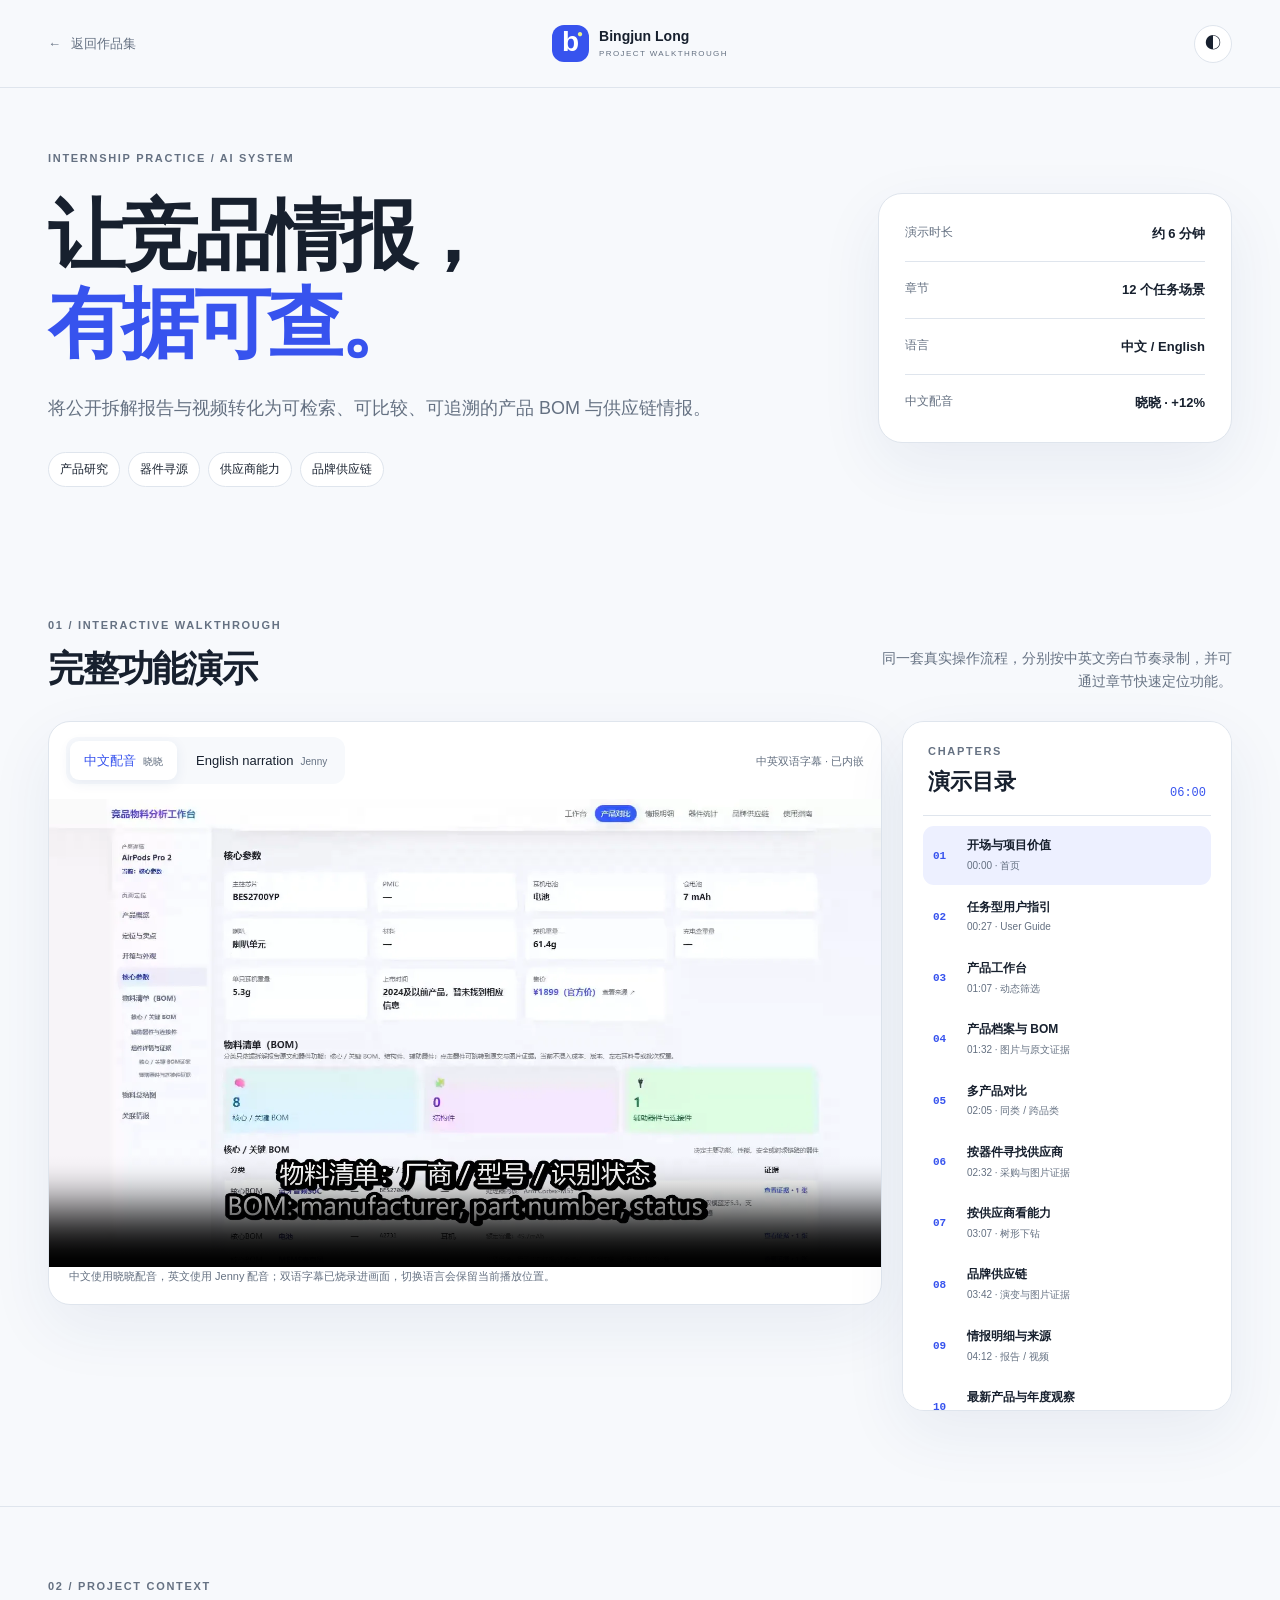
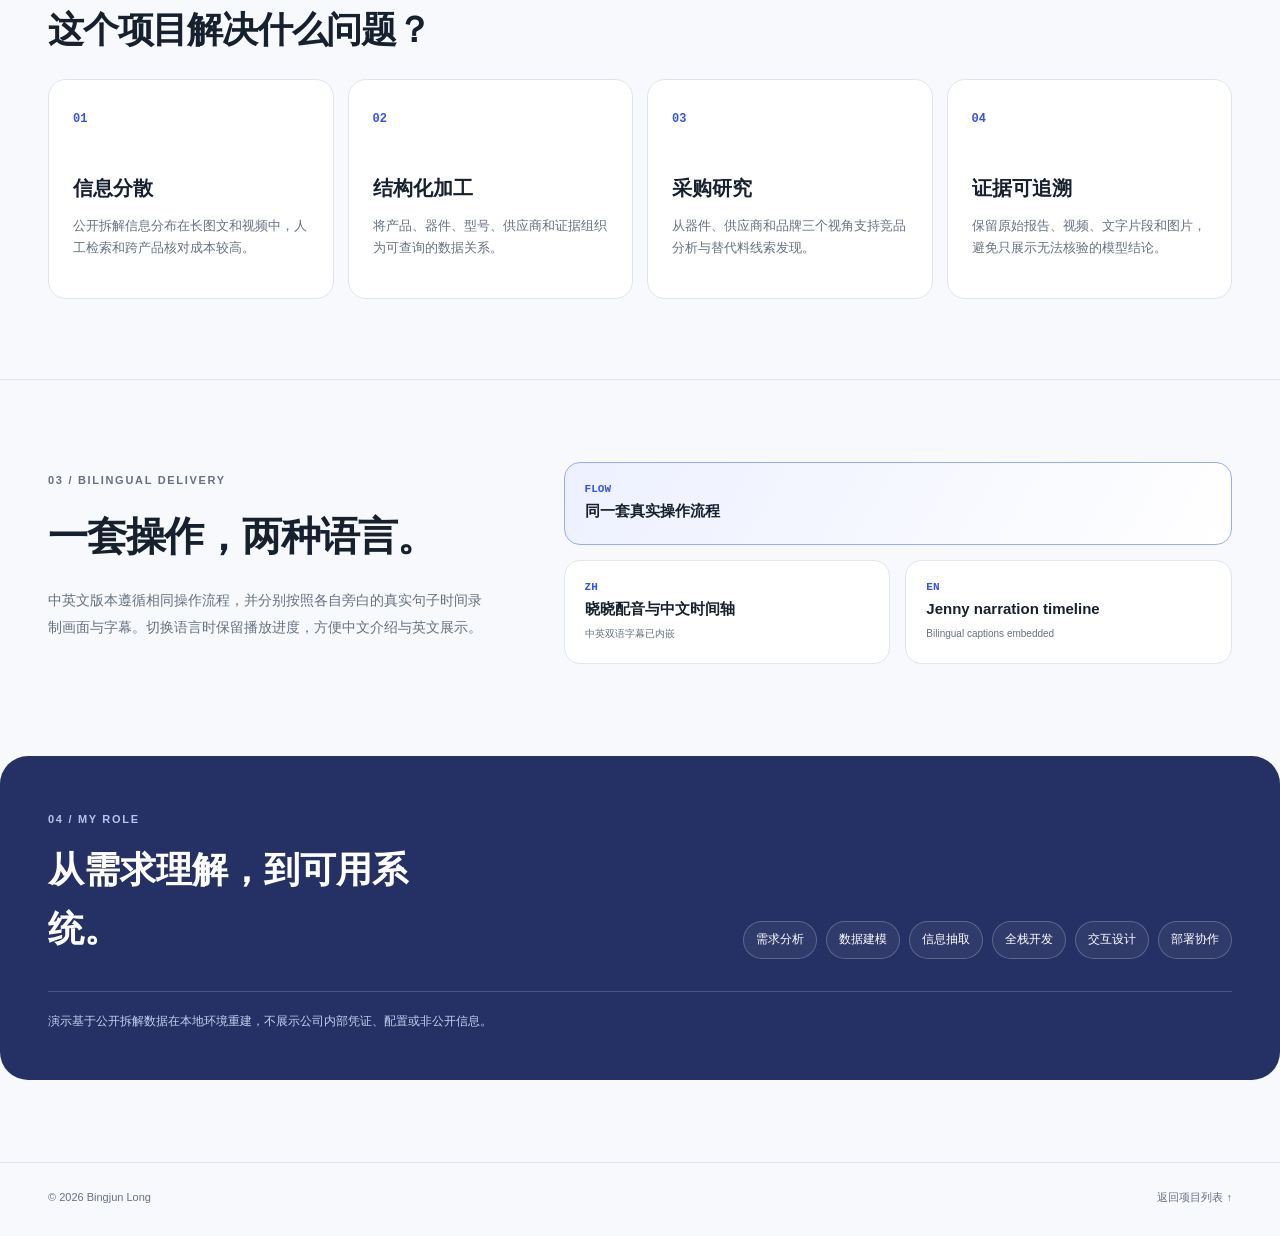
==== demo/competitive-intelligence/index.html @ 5e5f2a22 "Publish bilingual competitive intelligence walkthrough" ====
<!doctype html>
<html lang="zh-CN" data-theme="light">
<head>
  <meta charset="UTF-8">
  <meta name="viewport" content="width=device-width, initial-scale=1">
  <meta name="description" content="竞品 BOM 与供应链情报分析系统演示：产品研究、器件寻源、供应商能力与品牌供应链。">
  <meta name="theme-color" content="#f7f9fc">
  <title>竞品 BOM 与供应链情报分析系统｜项目演示</title>
  <script>try{document.documentElement.dataset.theme=localStorage.getItem('bj-theme')||(matchMedia('(prefers-color-scheme: dark)').matches?'dark':'light')}catch(e){}</script>
  <link rel="stylesheet" href="demo.css">
</head>
<body>
  <a class="skip-link" href="#demo-main">跳至演示内容</a>
  <header class="demo-header">
    <a class="back-link" href="../../index.html#projects"><span aria-hidden="true">←</span><span>返回作品集</span></a>
    <div class="demo-wordmark"><span class="brand-mark">b<span>●</span></span><span><strong>Bingjun Long</strong><small>PROJECT WALKTHROUGH</small></span></div>
    <button class="theme-toggle" id="theme-toggle" type="button" aria-label="切换深色模式">◐</button>
  </header>

  <main id="demo-main">
    <section class="demo-hero page-shell">
      <div class="hero-copy">
        <p class="eyebrow">INTERNSHIP PRACTICE / AI SYSTEM</p>
        <h1>让竞品情报，<br><span>有据可查。</span></h1>
        <p class="hero-summary">将公开拆解报告与视频转化为可检索、可比较、可追溯的产品 BOM 与供应链情报。</p>
        <div class="hero-tags"><span>产品研究</span><span>器件寻源</span><span>供应商能力</span><span>品牌供应链</span></div>
      </div>
      <aside class="hero-meta" aria-label="演示信息">
        <div><span>演示时长</span><strong>约 6 分钟</strong></div>
        <div><span>章节</span><strong>12 个任务场景</strong></div>
        <div><span>语言</span><strong>中文 / English</strong></div>
        <div><span>中文配音</span><strong>晓晓 · +12%</strong></div>
      </aside>
    </section>

    <section class="player-section page-shell" aria-labelledby="walkthrough-title">
      <div class="section-heading">
        <div><p class="eyebrow">01 / INTERACTIVE WALKTHROUGH</p><h2 id="walkthrough-title">完整功能演示</h2></div>
        <p>同一套真实操作流程，分别按中英文旁白节奏录制，并可通过章节快速定位功能。</p>
      </div>

      <div class="player-grid">
        <div class="player-card">
          <div class="player-topbar">
            <div class="language-switch" role="group" aria-label="旁白语言">
              <button type="button" class="is-active" data-language="zh" aria-pressed="true"><span>中文配音</span><small>晓晓</small></button>
              <button type="button" data-language="en" aria-pressed="false"><span>English narration</span><small>Jenny</small></button>
            </div>
            <span class="caption-state" id="caption-state">中英双语字幕 · 已内嵌</span>
          </div>
          <div class="video-shell">
            <video id="walkthrough-video" controls preload="metadata" playsinline poster="../../assets/competitive-demo-poster.webp">
              <source id="walkthrough-source" src="../../assets/competitive-demo-zh.mp4?v=20260917-v3" type="video/mp4">
              当前浏览器不支持视频播放。
            </video>
          </div>
          <p class="sync-note">中文使用晓晓配音，英文使用 Jenny 配音；双语字幕已烧录进画面，切换语言会保留当前播放位置。</p>
        </div>

        <aside class="chapter-panel" aria-labelledby="chapter-title">
          <div class="chapter-heading"><div><p class="eyebrow">CHAPTERS</p><h3 id="chapter-title">演示目录</h3></div><span>06:00</span></div>
          <ol id="chapter-list">
            <li class="is-current"><button type="button"><span class="chapter-index">01</span><span><strong>开场与项目价值</strong><small>00:00 · 首页</small></span></button></li>
            <li><button type="button"><span class="chapter-index">02</span><span><strong>任务型用户指引</strong><small>00:27 · User Guide</small></span></button></li>
            <li><button type="button"><span class="chapter-index">03</span><span><strong>产品工作台</strong><small>01:07 · 动态筛选</small></span></button></li>
            <li><button type="button"><span class="chapter-index">04</span><span><strong>产品档案与 BOM</strong><small>01:32 · 图片与原文证据</small></span></button></li>
            <li><button type="button"><span class="chapter-index">05</span><span><strong>多产品对比</strong><small>02:05 · 同类 / 跨品类</small></span></button></li>
            <li><button type="button"><span class="chapter-index">06</span><span><strong>按器件寻找供应商</strong><small>02:32 · 采购与图片证据</small></span></button></li>
            <li><button type="button"><span class="chapter-index">07</span><span><strong>按供应商看能力</strong><small>03:07 · 树形下钻</small></span></button></li>
            <li><button type="button"><span class="chapter-index">08</span><span><strong>品牌供应链</strong><small>03:42 · 演变与图片证据</small></span></button></li>
            <li><button type="button"><span class="chapter-index">09</span><span><strong>情报明细与来源</strong><small>04:12 · 报告 / 视频</small></span></button></li>
            <li><button type="button"><span class="chapter-index">10</span><span><strong>最新产品与年度观察</strong><small>04:38 · 样本边界</small></span></button></li>
            <li><button type="button"><span class="chapter-index">11</span><span><strong>信息加工与追溯</strong><small>05:01 · 证据链</small></span></button></li>
            <li><button type="button"><span class="chapter-index">12</span><span><strong>项目总结</strong><small>05:37 · 价值回顾</small></span></button></li>
          </ol>
          <p class="chapter-note">点击章节可直接跳转到对应功能；播放时目录会自动跟随。</p>
        </aside>
      </div>
    </section>

    <section class="page-shell detail-section" aria-labelledby="project-context-title">
      <div class="section-heading compact"><div><p class="eyebrow">02 / PROJECT CONTEXT</p><h2 id="project-context-title">这个项目解决什么问题？</h2></div></div>
      <div class="context-grid">
        <article><span class="card-number">01</span><h3>信息分散</h3><p>公开拆解信息分布在长图文和视频中，人工检索和跨产品核对成本较高。</p></article>
        <article><span class="card-number">02</span><h3>结构化加工</h3><p>将产品、器件、型号、供应商和证据组织为可查询的数据关系。</p></article>
        <article><span class="card-number">03</span><h3>采购研究</h3><p>从器件、供应商和品牌三个视角支持竞品分析与替代料线索发现。</p></article>
        <article><span class="card-number">04</span><h3>证据可追溯</h3><p>保留原始报告、视频、文字片段和图片，避免只展示无法核验的模型结论。</p></article>
      </div>
    </section>

    <section class="page-shell bilingual-section" aria-labelledby="bilingual-title">
      <div class="bilingual-copy"><p class="eyebrow">03 / BILINGUAL DELIVERY</p><h2 id="bilingual-title">一套操作，两种语言。</h2><p>中英文版本遵循相同操作流程，并分别按照各自旁白的真实句子时间录制画面与字幕。切换语言时保留播放进度，方便中文介绍与英文展示。</p></div>
      <div class="media-stack" aria-label="双语视频结构"><div class="media-layer primary-layer"><span>FLOW</span><strong>同一套真实操作流程</strong></div><div class="media-branches"><div><span>ZH</span><strong>晓晓配音与中文时间轴</strong><small>中英双语字幕已内嵌</small></div><div><span>EN</span><strong>Jenny narration timeline</strong><small>Bilingual captions embedded</small></div></div></div>
    </section>

    <section class="page-shell role-section" aria-labelledby="role-title">
      <div><p class="eyebrow">04 / MY ROLE</p><h2 id="role-title">从需求理解，到可用系统。</h2></div>
      <div class="role-list"><span>需求分析</span><span>数据建模</span><span>信息抽取</span><span>全栈开发</span><span>交互设计</span><span>部署协作</span></div>
      <p>演示基于公开拆解数据在本地环境重建，不展示公司内部凭证、配置或非公开信息。</p>
    </section>
  </main>

  <footer class="demo-footer page-shell"><span>© 2026 Bingjun Long</span><a href="../../index.html#projects">返回项目列表 ↑</a></footer>
  <script src="demo.js"></script>
</body>
</html>
---- demo/competitive-intelligence/demo.css ----
@charset "UTF-8";
:root{--bg:#f7f9fc;--surface:#fff;--ink:#17202e;--muted:#657182;--line:#dfe5ed;--blue:#3753ee;--blue-2:#6378f6;--blue-soft:#edf0ff;--accent:#e9f18b;--shadow:0 22px 65px #23386e12;color-scheme:light;font-family:Inter,"Segoe UI","PingFang SC","Microsoft YaHei",sans-serif}
:root[data-theme=dark]{--bg:#111725;--surface:#1a2333;--ink:#ecf0f7;--muted:#a0adbf;--line:#303c50;--blue:#9aaaff;--blue-2:#bdc6ff;--blue-soft:#27325c;--accent:#e9f18b;--shadow:0 22px 65px #0004;color-scheme:dark}
*{box-sizing:border-box}html{scroll-behavior:smooth}body{margin:0;background:var(--bg);color:var(--ink);line-height:1.65}button,a{font:inherit;color:inherit}a{text-decoration:none}button{cursor:pointer}button:focus-visible,a:focus-visible{outline:3px solid var(--blue);outline-offset:4px}.page-shell{max-width:1320px;margin-inline:auto;padding-inline:48px}.skip-link{position:fixed;top:-100px;left:16px;background:var(--surface);padding:10px 14px;z-index:20}.skip-link:focus{top:12px}.demo-header{height:88px;max-width:1420px;margin:auto;padding:0 48px;display:grid;grid-template-columns:1fr auto 1fr;align-items:center;border-bottom:1px solid var(--line)}.back-link{justify-self:start;display:flex;align-items:center;gap:10px;font-size:13px;color:var(--muted)}.back-link:hover{color:var(--blue)}.demo-wordmark{display:flex;align-items:center;gap:10px}.demo-wordmark>span:last-child{display:grid;line-height:1.2}.demo-wordmark strong{font-size:14px}.demo-wordmark small{font-size:8px;letter-spacing:1.4px;color:var(--muted);margin-top:4px}.brand-mark{height:37px;width:37px;display:grid;place-items:center;border-radius:12px;background:#3753ee;color:white;font:bold 28px Arial;position:relative;padding-bottom:4px}.brand-mark span{position:absolute;right:6px;top:3px;font-size:10px;color:var(--accent)}.theme-toggle{justify-self:end;width:38px;height:38px;border:1px solid var(--line);border-radius:50%;background:var(--surface)}.eyebrow{margin:0;font-size:11px;letter-spacing:1.7px;color:var(--muted);font-weight:650}.demo-hero{min-height:460px;display:grid;grid-template-columns:1.5fr .7fr;gap:70px;align-items:center}.hero-copy h1{font-size:clamp(48px,6vw,82px);line-height:1.15;letter-spacing:-4px;margin:24px 0}.hero-copy h1 span{color:var(--blue)}.hero-summary{font-size:18px;max-width:680px;color:var(--muted);line-height:1.9}.hero-tags{display:flex;flex-wrap:wrap;gap:8px;margin-top:26px}.hero-tags span{font-size:12px;padding:7px 11px;border:1px solid var(--line);border-radius:999px;background:var(--surface)}.hero-meta{background:var(--surface);border:1px solid var(--line);border-radius:24px;padding:12px 26px;box-shadow:var(--shadow)}.hero-meta div{display:flex;justify-content:space-between;gap:22px;padding:17px 0;border-bottom:1px solid var(--line)}.hero-meta div:last-child{border:0}.hero-meta span{font-size:12px;color:var(--muted)}.hero-meta strong{font-size:13px;text-align:right}.player-section{padding-top:68px;padding-bottom:95px}.section-heading{display:flex;justify-content:space-between;align-items:end;gap:30px;margin-bottom:28px}.section-heading h2{font-size:36px;line-height:1.3;margin:12px 0 0;letter-spacing:-1.2px}.section-heading>p{margin:0;max-width:360px;font-size:14px;color:var(--muted);text-align:right}.prototype-notice{display:flex;align-items:center;gap:12px;background:#fff6dc;border:1px solid #edd99f;color:#66531d;padding:12px 16px;border-radius:12px;margin-bottom:18px;font-size:13px}.prototype-notice strong{background:#ffe49c;padding:4px 8px;border-radius:7px;white-space:nowrap}.player-grid{display:grid;grid-template-columns:minmax(0,1fr) 330px;gap:20px;align-items:start}.player-card,.chapter-panel{background:var(--surface);border:1px solid var(--line);border-radius:22px;box-shadow:var(--shadow)}.player-card{overflow:hidden}.player-topbar{padding:15px 17px;display:flex;justify-content:space-between;align-items:center;gap:18px}.language-switch{display:flex;gap:5px;background:var(--bg);padding:4px;border-radius:12px}.language-switch button{border:0;background:transparent;border-radius:9px;padding:9px 14px;display:flex;align-items:baseline;gap:7px;font-size:13px}.language-switch small{color:var(--muted);font-size:10px}.language-switch button.is-active{background:var(--surface);color:var(--blue);box-shadow:0 3px 13px #1e3b7b14}.caption-state{font-size:11px;color:var(--muted)}.video-shell{position:relative;background:#111826;aspect-ratio:16/9}.video-shell video{display:block;width:100%;height:100%;object-fit:contain}.prototype-badge{position:absolute;top:14px;right:14px;background:#111827c9;color:white;border:1px solid #ffffff30;padding:6px 9px;border-radius:7px;font:9px ui-monospace,monospace;letter-spacing:1.1px;pointer-events:none}.voice-preview{display:grid;grid-template-columns:1fr minmax(240px,42%);align-items:center;gap:22px;padding:18px 20px;border-top:1px solid var(--line)}.voice-preview>div{display:grid}.voice-preview strong{font-size:14px}.voice-preview span{font-size:11px;color:var(--muted);margin-top:3px}.voice-preview audio{width:100%;height:37px}.sync-note{margin:0;padding:0 20px 18px;font-size:11px;color:var(--muted)}.chapter-panel{padding:20px;max-height:690px;overflow:auto}.chapter-heading{display:flex;justify-content:space-between;align-items:end;padding:0 5px 15px;border-bottom:1px solid var(--line)}.chapter-heading h3{font-size:22px;margin:4px 0 0}.chapter-heading>span{font:12px ui-monospace,monospace;color:var(--blue)}.chapter-panel ol{list-style:none;margin:10px 0;padding:0;display:grid;gap:3px}.chapter-panel li button{width:100%;border:0;background:transparent;border-radius:11px;padding:10px;display:flex;gap:12px;text-align:left;align-items:center}.chapter-panel li button:hover,.chapter-panel li.is-current button{background:var(--blue-soft)}.chapter-index{font:600 11px ui-monospace,monospace;color:var(--blue);min-width:22px}.chapter-panel li button>span:last-child{display:grid}.chapter-panel strong{font-size:12px}.chapter-panel small{font-size:10px;color:var(--muted);margin-top:2px}.chapter-note{margin:14px 5px 0;font-size:10px;color:var(--muted);padding-top:13px;border-top:1px solid var(--line)}.detail-section{padding-top:70px;padding-bottom:80px;border-top:1px solid var(--line)}.section-heading.compact{margin-bottom:25px}.context-grid{display:grid;grid-template-columns:repeat(4,1fr);gap:14px}.context-grid article{background:var(--surface);border:1px solid var(--line);border-radius:18px;padding:24px;min-height:220px}.card-number{font:600 12px ui-monospace,monospace;color:var(--blue)}.context-grid h3{font-size:20px;margin:42px 0 10px}.context-grid p{font-size:13px;color:var(--muted);margin:0}.bilingual-section{display:grid;grid-template-columns:.8fr 1.2fr;gap:70px;align-items:center;padding-top:82px;padding-bottom:92px;border-top:1px solid var(--line)}.bilingual-copy h2{font-size:40px;margin:14px 0 18px;letter-spacing:-1.2px}.bilingual-copy>p:last-child{font-size:14px;color:var(--muted);line-height:1.9}.media-stack{display:grid;gap:15px}.media-layer,.media-branches>div{background:var(--surface);border:1px solid var(--line);border-radius:16px;padding:20px;display:grid}.media-layer span,.media-branches span{font:600 11px ui-monospace,monospace;color:var(--blue)}.media-layer strong,.media-branches strong{font-size:15px;margin-top:4px}.media-branches{display:grid;grid-template-columns:1fr 1fr;gap:15px}.media-branches small{font-size:10px;color:var(--muted);margin-top:5px}.primary-layer{border-color:#9aabff;background:linear-gradient(120deg,var(--blue-soft),var(--surface))}.role-section{border-radius:28px;background:#253165;color:white;padding-top:54px;padding-bottom:48px;margin-bottom:82px;display:grid;grid-template-columns:.8fr 1.4fr;column-gap:60px;align-items:end}.role-section .eyebrow{color:#b7c2ef}.role-section h2{font-size:36px;margin:12px 0 0}.role-list{display:flex;flex-wrap:wrap;gap:9px;justify-content:flex-end}.role-list span{font-size:12px;padding:8px 12px;border:1px solid #ffffff38;border-radius:999px;background:#ffffff0d}.role-section>p{grid-column:1/-1;margin:32px 0 0;padding-top:20px;border-top:1px solid #ffffff2b;font-size:12px;color:#c7d0ef}.demo-footer{display:flex;justify-content:space-between;padding-top:25px;padding-bottom:28px;border-top:1px solid var(--line);font-size:11px;color:var(--muted)}
@media(max-width:1000px){.page-shell{padding-inline:30px}.demo-header{padding-inline:30px}.demo-hero{grid-template-columns:1fr;gap:25px;padding-top:70px;padding-bottom:70px}.hero-meta{display:grid;grid-template-columns:1fr 1fr}.hero-meta div:nth-child(3){border-bottom:0}.player-grid{grid-template-columns:1fr}.chapter-panel{max-height:none}.context-grid{grid-template-columns:1fr 1fr}.bilingual-section{grid-template-columns:1fr;gap:35px}.role-section{margin-inline:30px}.chapter-panel ol{grid-template-columns:1fr 1fr}}
@media(max-width:680px){.page-shell{padding-inline:20px}.demo-header{height:72px;padding:0 20px;grid-template-columns:1fr auto}.demo-wordmark{display:none}.hero-copy h1{font-size:47px;letter-spacing:-2.5px}.hero-summary{font-size:15px}.hero-meta{grid-template-columns:1fr;padding:8px 19px}.hero-meta div:nth-child(3){border-bottom:1px solid var(--line)}.section-heading{display:block}.section-heading h2{font-size:30px}.section-heading>p{text-align:left;margin-top:12px}.prototype-notice{align-items:flex-start}.player-topbar{display:block}.caption-state{display:block;margin:9px 3px 0}.language-switch button{padding:8px 10px}.language-switch small{display:none}.voice-preview{grid-template-columns:1fr}.chapter-panel ol{grid-template-columns:1fr}.context-grid{grid-template-columns:1fr}.context-grid article{min-height:170px}.context-grid h3{margin-top:25px}.bilingual-copy h2{font-size:34px}.media-branches{grid-template-columns:1fr}.role-section{margin-inline:20px;grid-template-columns:1fr;padding:35px 25px}.role-list{justify-content:flex-start;margin-top:24px}.demo-footer{flex-wrap:wrap;gap:12px}}
@media(prefers-reduced-motion:reduce){*{scroll-behavior:auto!important;transition:none!important}}
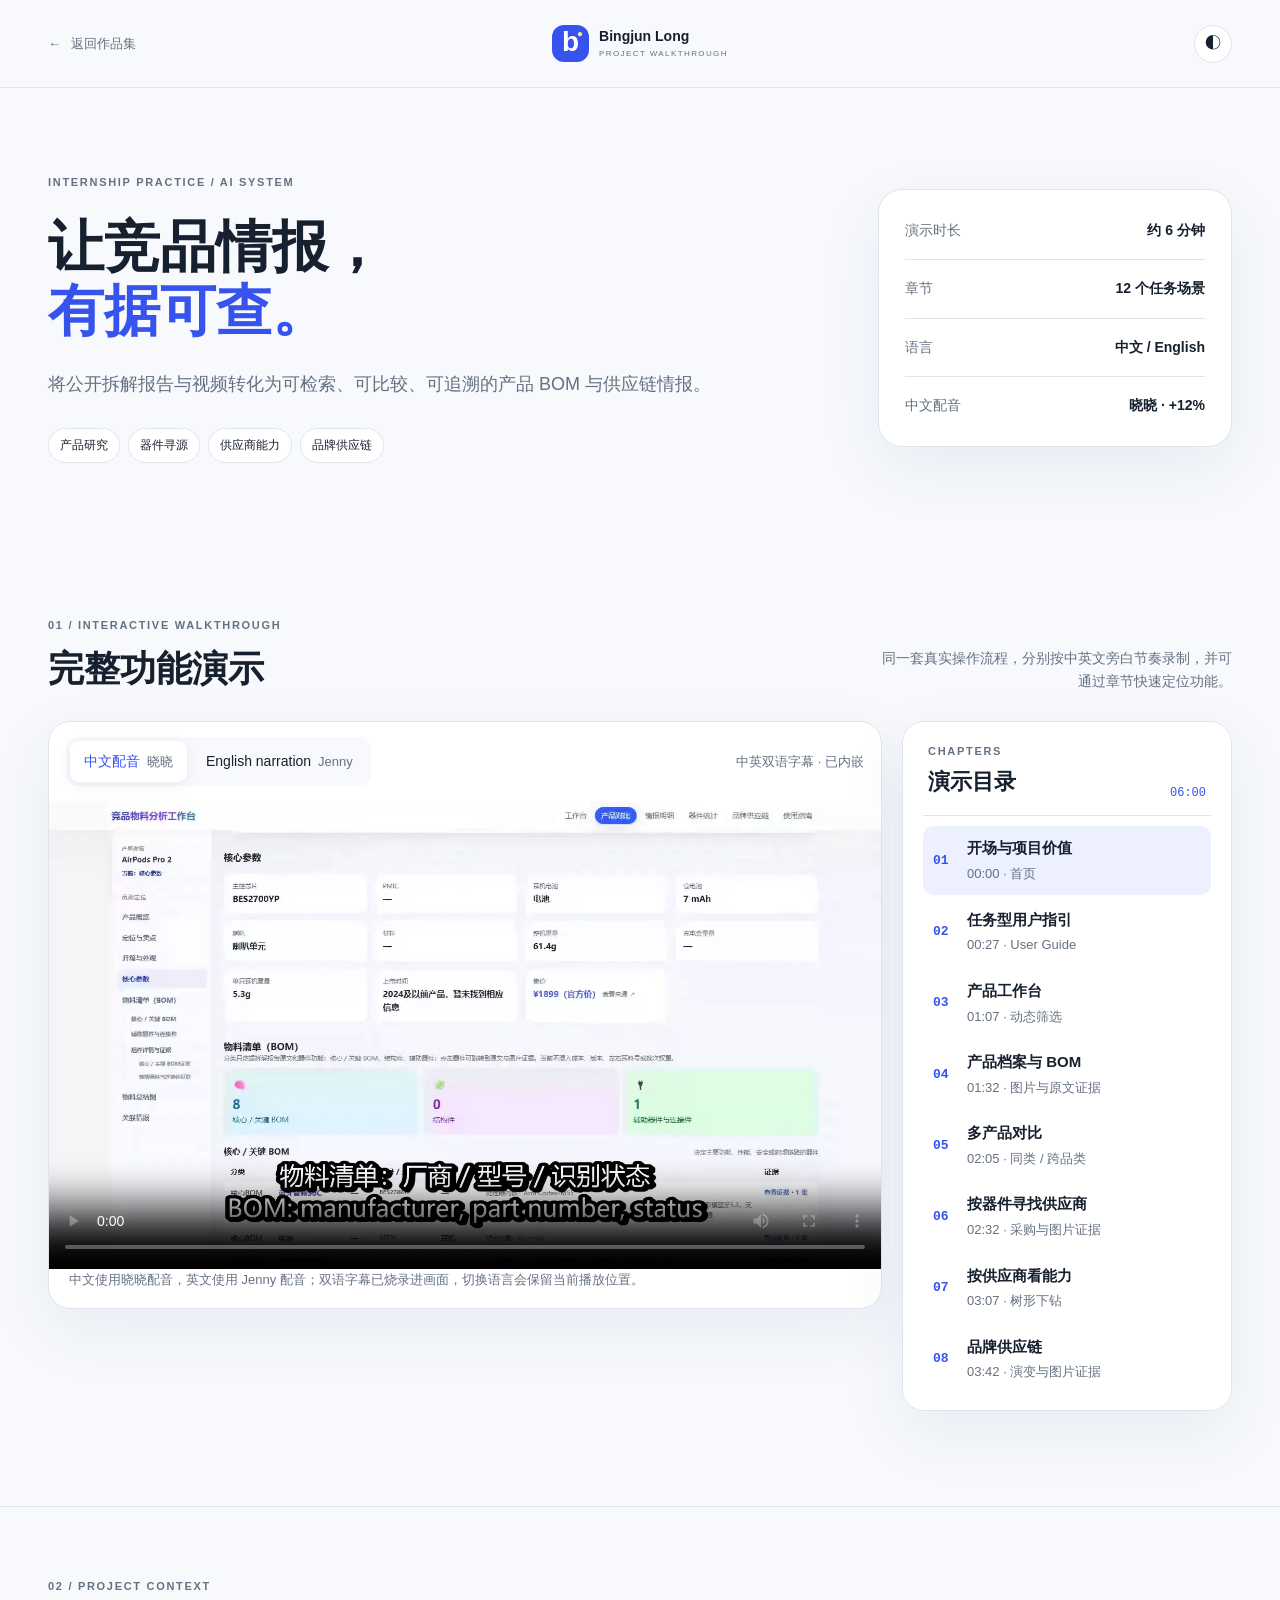
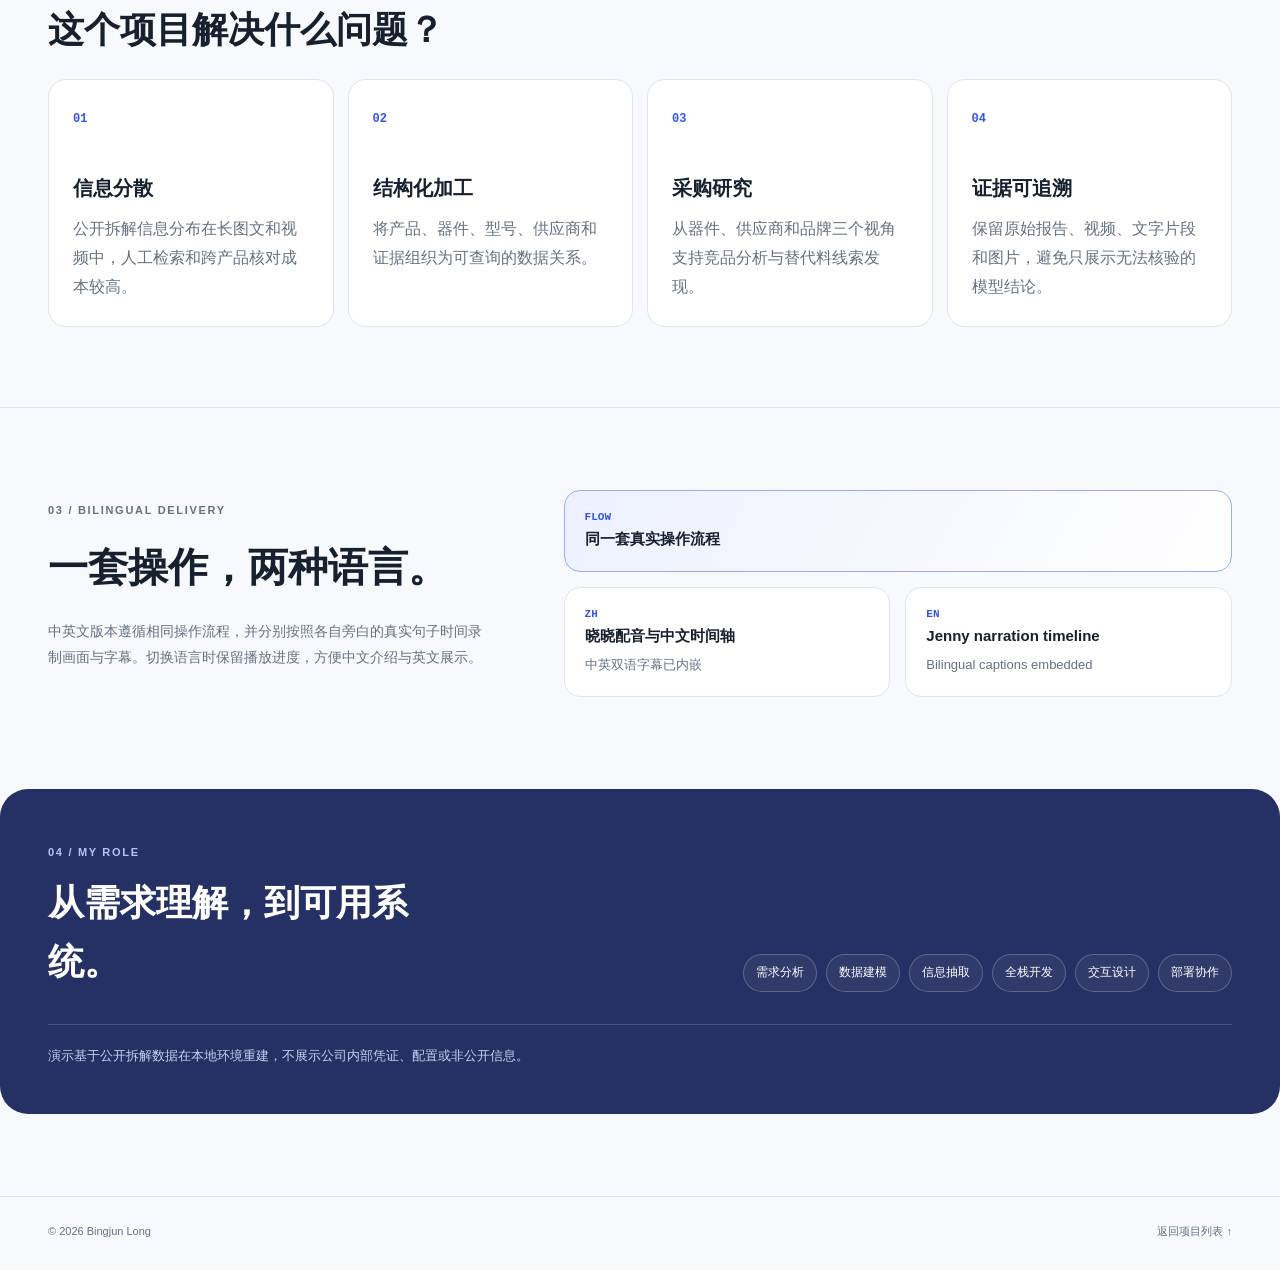
==== commit 53e87a09: "Add writing pages, organize portfolio projects, and anonymize internship" ====
--- a/demo/competitive-intelligence/index.html
+++ b/demo/competitive-intelligence/index.html
@@ -7,7 +7,7 @@
   <meta name="theme-color" content="#f7f9fc">
   <title>竞品 BOM 与供应链情报分析系统｜项目演示</title>
   <script>try{document.documentElement.dataset.theme=localStorage.getItem('bj-theme')||(matchMedia('(prefers-color-scheme: dark)').matches?'dark':'light')}catch(e){}</script>
-  <link rel="stylesheet" href="demo.css">
+  <link rel="stylesheet" href="demo.css?v=20260928-typography">
 </head>
 <body>
   <a class="skip-link" href="#demo-main">跳至演示内容</a>
--- a/demo/competitive-intelligence/demo.css
+++ b/demo/competitive-intelligence/demo.css
@@ -5,3 +5,20 @@
 @media(max-width:1000px){.page-shell{padding-inline:30px}.demo-header{padding-inline:30px}.demo-hero{grid-template-columns:1fr;gap:25px;padding-top:70px;padding-bottom:70px}.hero-meta{display:grid;grid-template-columns:1fr 1fr}.hero-meta div:nth-child(3){border-bottom:0}.player-grid{grid-template-columns:1fr}.chapter-panel{max-height:none}.context-grid{grid-template-columns:1fr 1fr}.bilingual-section{grid-template-columns:1fr;gap:35px}.role-section{margin-inline:30px}.chapter-panel ol{grid-template-columns:1fr 1fr}}
 @media(max-width:680px){.page-shell{padding-inline:20px}.demo-header{height:72px;padding:0 20px;grid-template-columns:1fr auto}.demo-wordmark{display:none}.hero-copy h1{font-size:47px;letter-spacing:-2.5px}.hero-summary{font-size:15px}.hero-meta{grid-template-columns:1fr;padding:8px 19px}.hero-meta div:nth-child(3){border-bottom:1px solid var(--line)}.section-heading{display:block}.section-heading h2{font-size:30px}.section-heading>p{text-align:left;margin-top:12px}.prototype-notice{align-items:flex-start}.player-topbar{display:block}.caption-state{display:block;margin:9px 3px 0}.language-switch button{padding:8px 10px}.language-switch small{display:none}.voice-preview{grid-template-columns:1fr}.chapter-panel ol{grid-template-columns:1fr}.context-grid{grid-template-columns:1fr}.context-grid article{min-height:170px}.context-grid h3{margin-top:25px}.bilingual-copy h2{font-size:34px}.media-branches{grid-template-columns:1fr}.role-section{margin-inline:20px;grid-template-columns:1fr;padding:35px 25px}.role-list{justify-content:flex-start;margin-top:24px}.demo-footer{flex-wrap:wrap;gap:12px}}
 @media(prefers-reduced-motion:reduce){*{scroll-behavior:auto!important;transition:none!important}}
+
+/* Typography: prioritize the walkthrough and its chapter controls. */
+.hero-copy h1 { font-size: 56px; letter-spacing: 0; }
+.section-heading h2, .bilingual-copy h2, .context-grid h3 { letter-spacing: 0; }
+.hero-meta span { font-size: 14px; }
+.hero-meta strong { font-size: 14px; }
+.chapter-panel strong { font-size: 15px; }
+.chapter-panel small, .chapter-note, .chapter-index { font-size: 13px; }
+.caption-state, .sync-note, .voice-preview span { font-size: 13px; }
+.language-switch button { font-size: 14px; }
+.language-switch small { font-size: 13px; }
+.player-topbar { flex-wrap: wrap; }
+.context-grid p { font-size: 16px; line-height: 1.8; }
+.media-branches small, .role-section > p { font-size: 13px; }
+@media (max-width: 680px) {
+  .hero-copy h1 { font-size: 36px; letter-spacing: 0; }
+}
